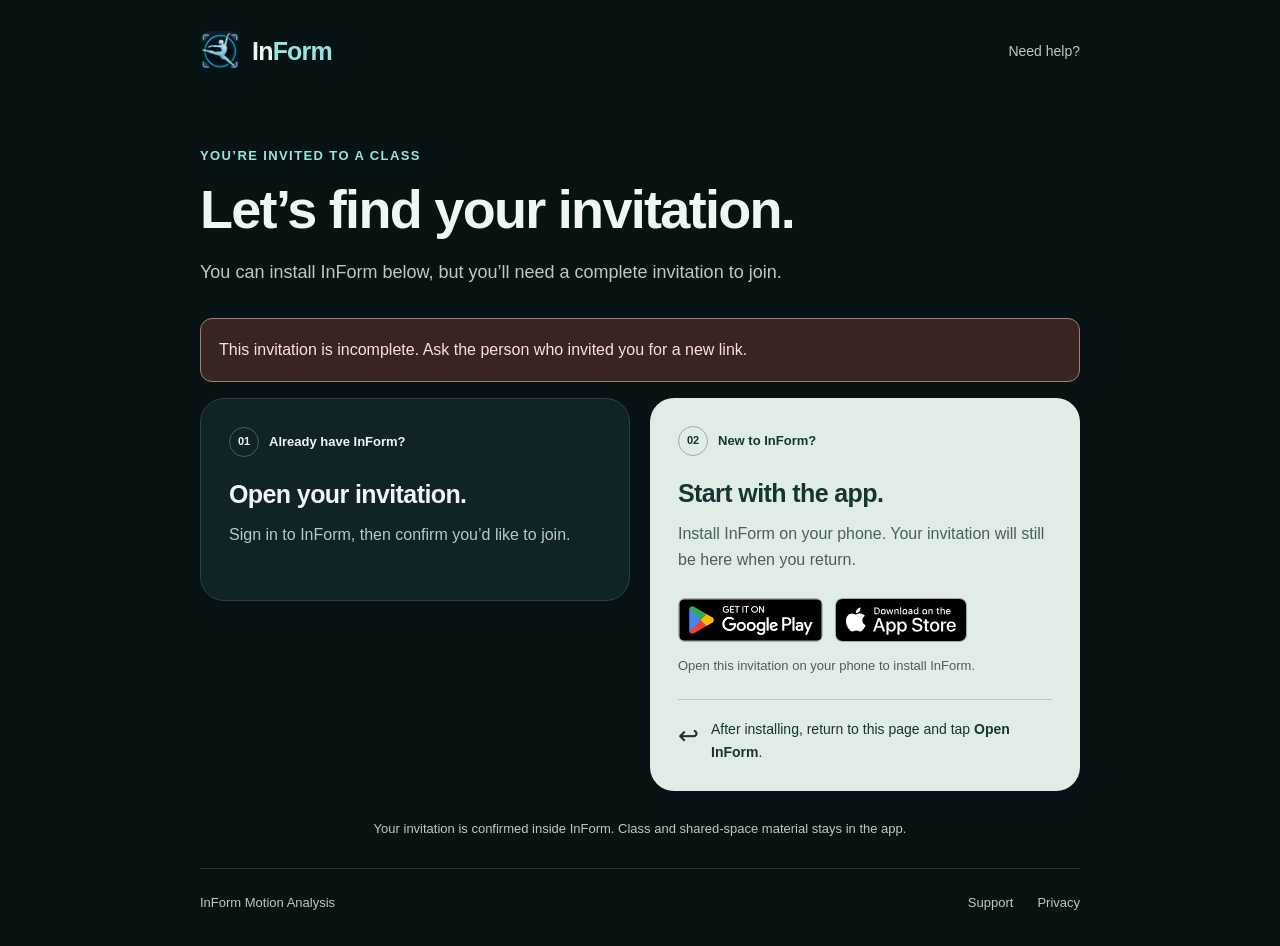
==== class/index.html @ 6db9da55 "Publish InForm website" ====
<!doctype html>
<html lang="en">
<head>
  <meta charset="utf-8">
  <meta name="viewport" content="width=device-width, initial-scale=1">
  <meta name="referrer" content="no-referrer">
  <meta name="robots" content="noindex, nofollow">
  <meta name="theme-color" content="#071214">
  <title>You’re invited | InForm</title>
  <meta name="description" content="Join your class or shared space in InForm. Open the app or find installation links here.">
  <meta property="og:title" content="You’re invited to InForm">
  <meta property="og:description" content="Open your invitation or install InForm to get started.">
  <meta property="og:image" content="https://informmotion.com/img/og.jpg">
  <meta property="og:type" content="website">
  <link rel="icon" href="/img/icon-32.png" sizes="32x32">
  <link rel="apple-touch-icon" href="/img/icon-180.png">
  <link rel="stylesheet" href="/invitation.css">
  <script src="/invitation.js" defer></script>
</head>
<body>
  <a class="skip" href="#main">Skip to invitation</a>
  <header class="brand-bar">
    <a class="brand" href="/" aria-label="InForm home">
      <img src="/img/icon-180.png" alt="" width="40" height="40">
      <span>In<span class="accent">Form</span></span>
    </a>
    <a class="help-link" href="/support.html">Need help?</a>
  </header>
  <main id="main">
    <div class="intro">
      <p class="eyebrow" id="invitation-label">An invitation to InForm</p>
      <h1 id="heading">Your class is waiting.</h1>
      <p class="intro-copy" id="description">Join your teacher’s class to find lessons and shared material in one place.</p>
    </div>
    <p class="notice" id="invalid" role="alert" hidden>This invitation is incomplete. Ask the person who invited you for a new link.</p>
    <div class="steps">
      <section class="card open-card" aria-labelledby="open-heading">
        <div class="step-label"><span aria-hidden="true">01</span> Already have InForm?</div>
        <h2 id="open-heading">Open your invitation.</h2>
        <p>Sign in to InForm, then confirm you’d like to join.</p>
        <a class="button" id="open" hidden>Open InForm <span aria-hidden="true">↗</span></a>
        <p class="open-help" id="open-help" role="status" hidden>If InForm didn’t open, install it below, then return to this page and try again.</p>
        <details id="fallback" hidden>
          <summary>Use an invitation code instead</summary>
          <p id="manual-instructions">In InForm, open Spaces → Join space → Join a class and paste this code.</p>
          <label for="code">Invitation code</label>
          <input id="code" readonly spellcheck="false" autocomplete="off">
          <button class="copy-button" id="copy" type="button">Copy code</button>
          <p class="copy-status" id="copy-status" role="status" aria-live="polite"></p>
        </details>
        <noscript><p>Enable JavaScript to open this invitation here, or paste the full invitation link into InForm’s Join space screen.</p></noscript>
      </section>
      <section class="card install-card" aria-labelledby="install-heading">
        <div class="step-label"><span aria-hidden="true">02</span> New to InForm?</div>
        <h2 id="install-heading">Start with the app.</h2>
        <p>Install InForm on your phone. Your invitation will still be here when you return.</p>
        <div class="store-links" id="store-links">
          <a id="google-play" href="https://play.google.com/store/apps/details?id=dev.sericson.inform" target="_blank" rel="noopener noreferrer" aria-label="Install InForm from Google Play (opens in a new tab)">
            <img src="/img/badge-google-play.png" alt="Get it on Google Play" width="646" height="250">
          </a>
          <a id="app-store" href="https://apps.apple.com/app/id6797707923" target="_blank" rel="noopener noreferrer" aria-label="Install InForm from the App Store (opens in a new tab)">
            <img src="/img/badge-app-store.svg" alt="Download on the App Store" width="120" height="40">
          </a>
        </div>
        <p class="platform-hint" id="platform-hint">Choose the store for your phone.</p>
        <div class="return-note"><span aria-hidden="true">↩</span><p>After installing, return to this page and tap <strong>Open InForm</strong>.</p></div>
      </section>
    </div>
    <p class="reassurance">Your invitation is confirmed inside InForm. Class and shared-space material stays in the app.</p>
  </main>
  <footer><span>InForm Motion Analysis</span><nav aria-label="Footer"><a href="/support.html">Support</a><a href="/privacy.html">Privacy</a></nav></footer>
</body>
</html>
---- invitation.css ----
:root {
  color-scheme: dark;
  --bg: #071214;
  --card: #102326;
  --text: #f0f6f5;
  --muted: #b7c9c8;
  --accent: #96e5df;
  font-family: -apple-system, BlinkMacSystemFont, "Segoe UI", sans-serif;
  font-synthesis: none;
}
* { box-sizing: border-box; }
[hidden] { display: none !important; }
body { margin: 0; background: var(--bg); color: var(--text); line-height: 1.6; }
a { color: inherit; text-decoration: none; }
a:hover { text-decoration: underline; }
a, button, summary { -webkit-tap-highlight-color: transparent; }
:focus-visible { outline: 3px solid var(--accent); outline-offset: 5px; }
.skip { position: absolute; left: 16px; top: -100px; padding: 12px; background: var(--accent); color: var(--bg); z-index: 2; }
.skip:focus { top: 16px; }
.brand-bar, main, footer { width: min(880px, calc(100% - 48px)); margin-inline: auto; }
.brand-bar { display: flex; align-items: center; justify-content: space-between; gap: 20px; padding-block: 28px; }
.brand { display: flex; align-items: center; gap: 12px; font-size: 25px; font-weight: 750; letter-spacing: -.8px; }
.brand img { border-radius: 10px; }
.brand:hover { text-decoration: none; }
.accent { color: var(--accent); }
.help-link { font-size: 14px; color: var(--muted); padding-block: 12px; }
.intro { max-width: 680px; margin: 44px 0 32px; }
.eyebrow { margin: 0 0 12px; color: var(--accent); font-size: 13px; font-weight: 650; letter-spacing: 1.4px; text-transform: uppercase; }
h1 { font-size: clamp(34px, 5vw, 54px); letter-spacing: -1.7px; line-height: 1.12; margin: 0 0 18px; overflow-wrap: anywhere; }
.intro-copy { color: var(--muted); font-size: 18px; margin: 0; max-width: 590px; }
.steps { display: grid; grid-template-columns: 1fr 1fr; gap: 20px; align-items: start; }
.card { border-radius: 24px; padding: 28px; }
.open-card { background: var(--card); border: 1px solid #294145; }
.step-label { display: flex; gap: 10px; align-items: center; font-size: 13px; font-weight: 650; }
.step-label > span { border: 1px solid #426164; border-radius: 50%; width: 30px; height: 30px; display: grid; place-items: center; font-size: 11px; }
h2 { font-size: 25px; letter-spacing: -.6px; line-height: 1.25; margin: 22px 0 12px; }
.card > p { margin: 0 0 24px; color: var(--muted); }
.button { display: flex; justify-content: center; align-items: center; gap: 20px; min-height: 54px; border-radius: 12px; background: var(--accent); color: #092b2d; font-size: 16px; font-weight: 700; padding: 14px 18px; }
.button:hover { text-decoration: none; background: #b9efeb; }
.open-card .open-help { margin: 18px 0 0; font-size: 14px; }
details { margin-top: 22px; border-top: 1px solid #294145; padding-top: 12px; }
summary { cursor: pointer; padding-block: 12px; color: var(--muted); font-size: 14px; }
details p, details label { font-size: 14px; color: var(--muted); }
details label { display: block; margin-bottom: 8px; }
#code { width: 100%; min-width: 0; padding: 12px 10px; color: var(--text); background: var(--bg); border: 1px solid #426164; border-radius: 8px; font: 12px/1.5 ui-monospace, Consolas, monospace; }
.copy-button { cursor: pointer; border: 1px solid #426164; border-radius: 8px; min-height: 44px; font: inherit; font-size: 14px; color: var(--text); background: transparent; margin-top: 12px; padding: 9px 15px; }
.copy-button:hover { background: #1e373a; }
.copy-status:empty { display: none; }
.install-card { background: #dfede6; color: #153531; color-scheme: light; }
.install-card > p { color: #46615a; }
.install-card .step-label > span { border-color: #9aafa5; }
.install-card :focus-visible { outline-color: #235f58; }
.store-links { display: flex; align-items: center; gap: 12px; flex-wrap: wrap; }
.store-links a { display: inline-flex; align-items: center; min-height: 48px; border-radius: 7px; }
.store-links img { display: block; width: auto; height: 44px; }
#google-play img { height: 64px; margin: -10px; }
.install-card .platform-hint { font-size: 13px; margin: 12px 0 22px; }
.return-note { border-top: 1px solid #b5cbc0; padding-top: 18px; display: flex; gap: 12px; }
.return-note > span { font-size: 25px; line-height: 1.4; }
.return-note p { margin: 0; font-size: 14px; }
.reassurance { font-size: 13px; color: var(--muted); text-align: center; margin: 28px auto; max-width: 560px; }
.notice { border: 1px solid #a7796f; background: #372521; color: #ffe0d8; border-radius: 12px; padding: 18px; }
footer { display: flex; justify-content: space-between; flex-wrap: wrap; gap: 16px; padding: 24px 0 32px; border-top: 1px solid #203538; color: var(--muted); font-size: 13px; }
footer nav { display: flex; gap: 24px; }
@media (max-width: 680px) {
  .brand-bar, main, footer { width: calc(100% - 32px); }
  .brand-bar { padding-block: 18px; }
  .intro { margin: 28px 0 26px; }
  .intro-copy { font-size: 16px; }
  .steps { grid-template-columns: 1fr; gap: 16px; }
  .card { padding: 24px; border-radius: 20px; }
  h1 { letter-spacing: -1px; }
  h2 { margin-top: 18px; }
  .card > p { margin-bottom: 18px; }
  .open-card details { margin-top: 16px; padding-top: 2px; }
  .open-card summary { padding-block: 8px; }
}
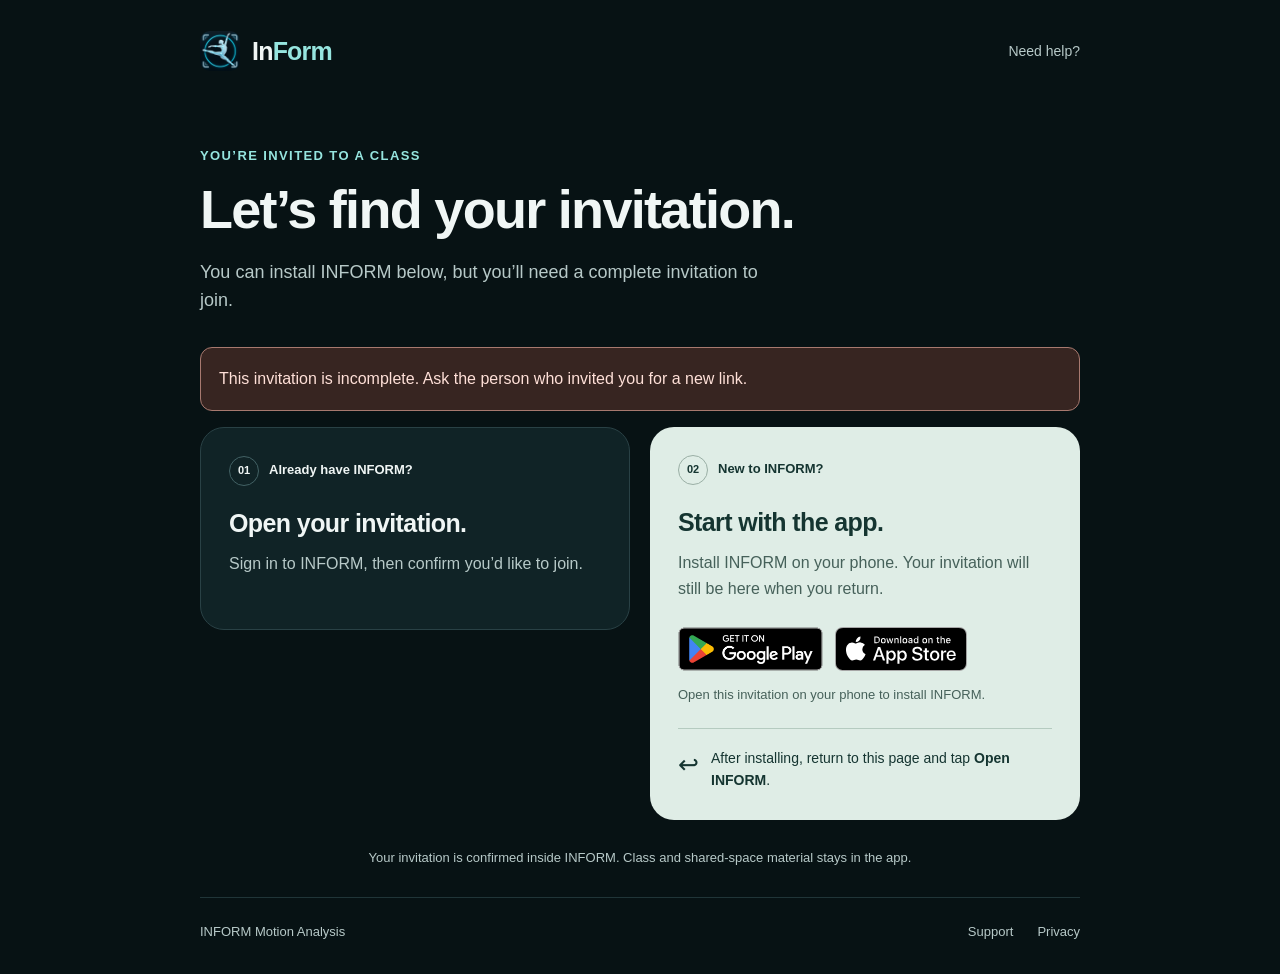
==== commit d16f9d6f: "Use INFORM consistently in public website copy" ====
--- a/class/index.html
+++ b/class/index.html
@@ -6,10 +6,10 @@
   <meta name="referrer" content="no-referrer">
   <meta name="robots" content="noindex, nofollow">
   <meta name="theme-color" content="#071214">
-  <title>You’re invited | InForm</title>
-  <meta name="description" content="Join your class or shared space in InForm. Open the app or find installation links here.">
-  <meta property="og:title" content="You’re invited to InForm">
-  <meta property="og:description" content="Open your invitation or install InForm to get started.">
+  <title>You’re invited | INFORM</title>
+  <meta name="description" content="Join your class or shared space in INFORM. Open the app or find installation links here.">
+  <meta property="og:title" content="You’re invited to INFORM">
+  <meta property="og:description" content="Open your invitation or install INFORM to get started.">
   <meta property="og:image" content="https://informmotion.com/img/og.jpg">
   <meta property="og:type" content="website">
   <link rel="icon" href="/img/icon-32.png" sizes="32x32">
@@ -20,7 +20,7 @@
 <body>
   <a class="skip" href="#main">Skip to invitation</a>
   <header class="brand-bar">
-    <a class="brand" href="/" aria-label="InForm home">
+    <a class="brand" href="/" aria-label="INFORM home">
       <img src="/img/icon-180.png" alt="" width="40" height="40">
       <span>In<span class="accent">Form</span></span>
     </a>
@@ -28,46 +28,46 @@
   </header>
   <main id="main">
     <div class="intro">
-      <p class="eyebrow" id="invitation-label">An invitation to InForm</p>
+      <p class="eyebrow" id="invitation-label">An invitation to INFORM</p>
       <h1 id="heading">Your class is waiting.</h1>
       <p class="intro-copy" id="description">Join your teacher’s class to find lessons and shared material in one place.</p>
     </div>
     <p class="notice" id="invalid" role="alert" hidden>This invitation is incomplete. Ask the person who invited you for a new link.</p>
     <div class="steps">
       <section class="card open-card" aria-labelledby="open-heading">
-        <div class="step-label"><span aria-hidden="true">01</span> Already have InForm?</div>
+        <div class="step-label"><span aria-hidden="true">01</span> Already have INFORM?</div>
         <h2 id="open-heading">Open your invitation.</h2>
-        <p>Sign in to InForm, then confirm you’d like to join.</p>
-        <a class="button" id="open" hidden>Open InForm <span aria-hidden="true">↗</span></a>
-        <p class="open-help" id="open-help" role="status" hidden>If InForm didn’t open, install it below, then return to this page and try again.</p>
+        <p>Sign in to INFORM, then confirm you’d like to join.</p>
+        <a class="button" id="open" hidden>Open INFORM <span aria-hidden="true">↗</span></a>
+        <p class="open-help" id="open-help" role="status" hidden>If INFORM didn’t open, install it below, then return to this page and try again.</p>
         <details id="fallback" hidden>
           <summary>Use an invitation code instead</summary>
-          <p id="manual-instructions">In InForm, open Spaces → Join space → Join a class and paste this code.</p>
+          <p id="manual-instructions">In INFORM, open Spaces → Join space → Join a class and paste this code.</p>
           <label for="code">Invitation code</label>
           <input id="code" readonly spellcheck="false" autocomplete="off">
           <button class="copy-button" id="copy" type="button">Copy code</button>
           <p class="copy-status" id="copy-status" role="status" aria-live="polite"></p>
         </details>
-        <noscript><p>Enable JavaScript to open this invitation here, or paste the full invitation link into InForm’s Join space screen.</p></noscript>
+        <noscript><p>Enable JavaScript to open this invitation here, or paste the full invitation link into INFORM’s Join space screen.</p></noscript>
       </section>
       <section class="card install-card" aria-labelledby="install-heading">
-        <div class="step-label"><span aria-hidden="true">02</span> New to InForm?</div>
+        <div class="step-label"><span aria-hidden="true">02</span> New to INFORM?</div>
         <h2 id="install-heading">Start with the app.</h2>
-        <p>Install InForm on your phone. Your invitation will still be here when you return.</p>
+        <p>Install INFORM on your phone. Your invitation will still be here when you return.</p>
         <div class="store-links" id="store-links">
-          <a id="google-play" href="https://play.google.com/store/apps/details?id=dev.sericson.inform" target="_blank" rel="noopener noreferrer" aria-label="Install InForm from Google Play (opens in a new tab)">
+          <a id="google-play" href="https://play.google.com/store/apps/details?id=dev.sericson.inform" target="_blank" rel="noopener noreferrer" aria-label="Install INFORM from Google Play (opens in a new tab)">
             <img src="/img/badge-google-play.png" alt="Get it on Google Play" width="646" height="250">
           </a>
-          <a id="app-store" href="https://apps.apple.com/app/id6797707923" target="_blank" rel="noopener noreferrer" aria-label="Install InForm from the App Store (opens in a new tab)">
+          <a id="app-store" href="https://apps.apple.com/app/id6797707923" target="_blank" rel="noopener noreferrer" aria-label="Install INFORM from the App Store (opens in a new tab)">
             <img src="/img/badge-app-store.svg" alt="Download on the App Store" width="120" height="40">
           </a>
         </div>
         <p class="platform-hint" id="platform-hint">Choose the store for your phone.</p>
-        <div class="return-note"><span aria-hidden="true">↩</span><p>After installing, return to this page and tap <strong>Open InForm</strong>.</p></div>
+        <div class="return-note"><span aria-hidden="true">↩</span><p>After installing, return to this page and tap <strong>Open INFORM</strong>.</p></div>
       </section>
     </div>
-    <p class="reassurance">Your invitation is confirmed inside InForm. Class and shared-space material stays in the app.</p>
+    <p class="reassurance">Your invitation is confirmed inside INFORM. Class and shared-space material stays in the app.</p>
   </main>
-  <footer><span>InForm Motion Analysis</span><nav aria-label="Footer"><a href="/support.html">Support</a><a href="/privacy.html">Privacy</a></nav></footer>
+  <footer><span>INFORM Motion Analysis</span><nav aria-label="Footer"><a href="/support.html">Support</a><a href="/privacy.html">Privacy</a></nav></footer>
 </body>
 </html>
